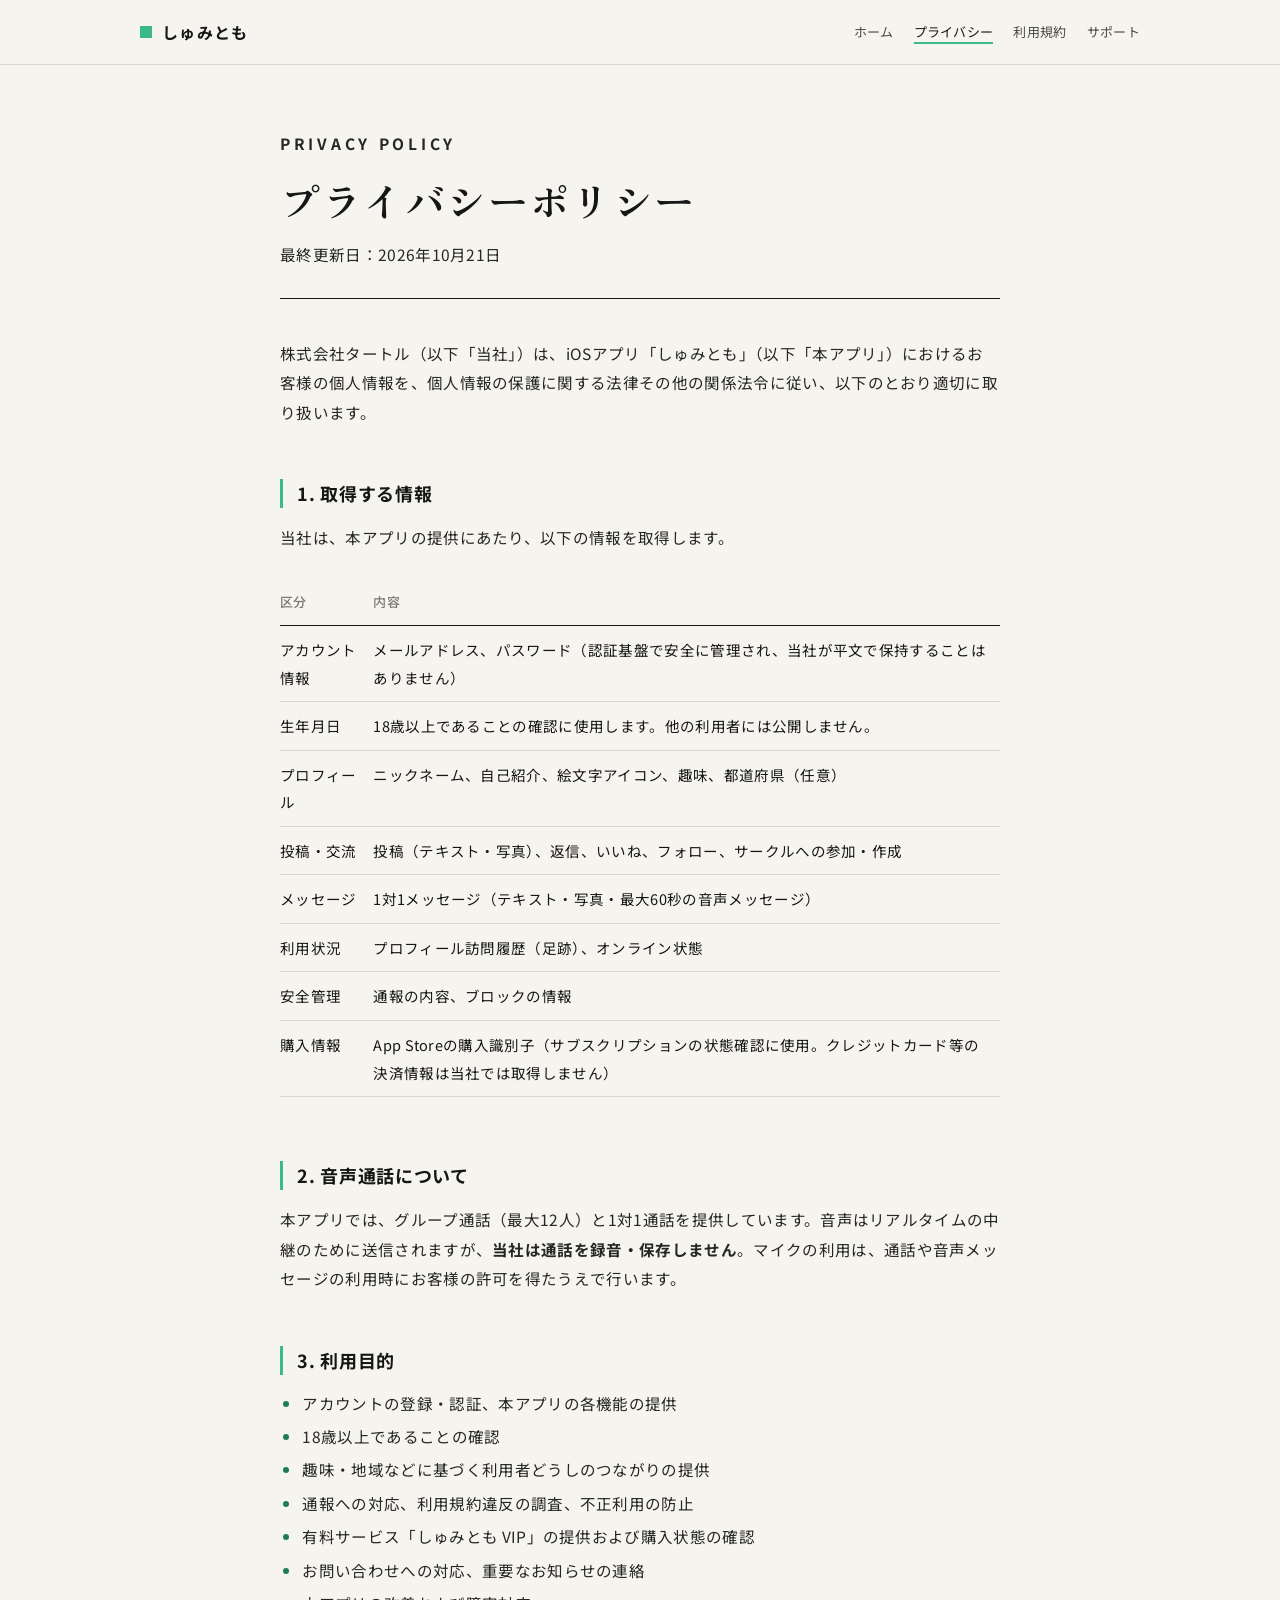
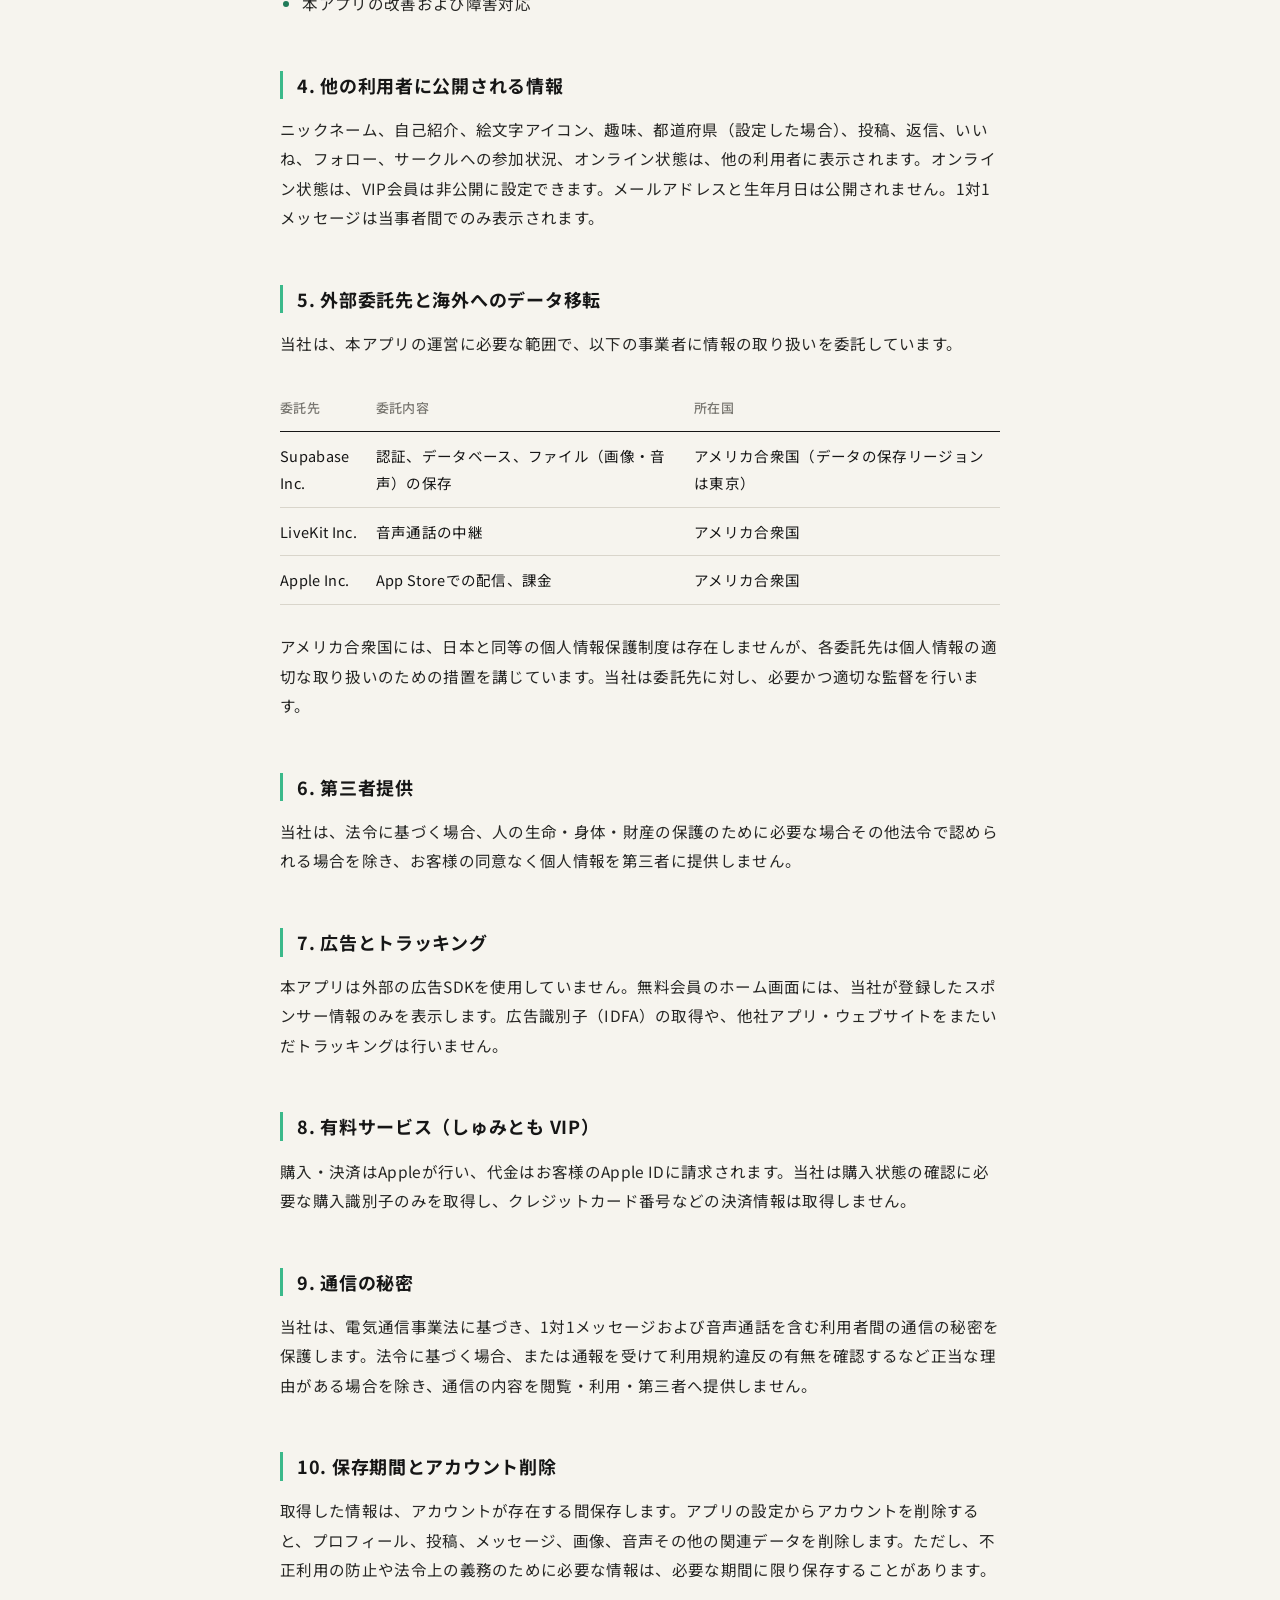
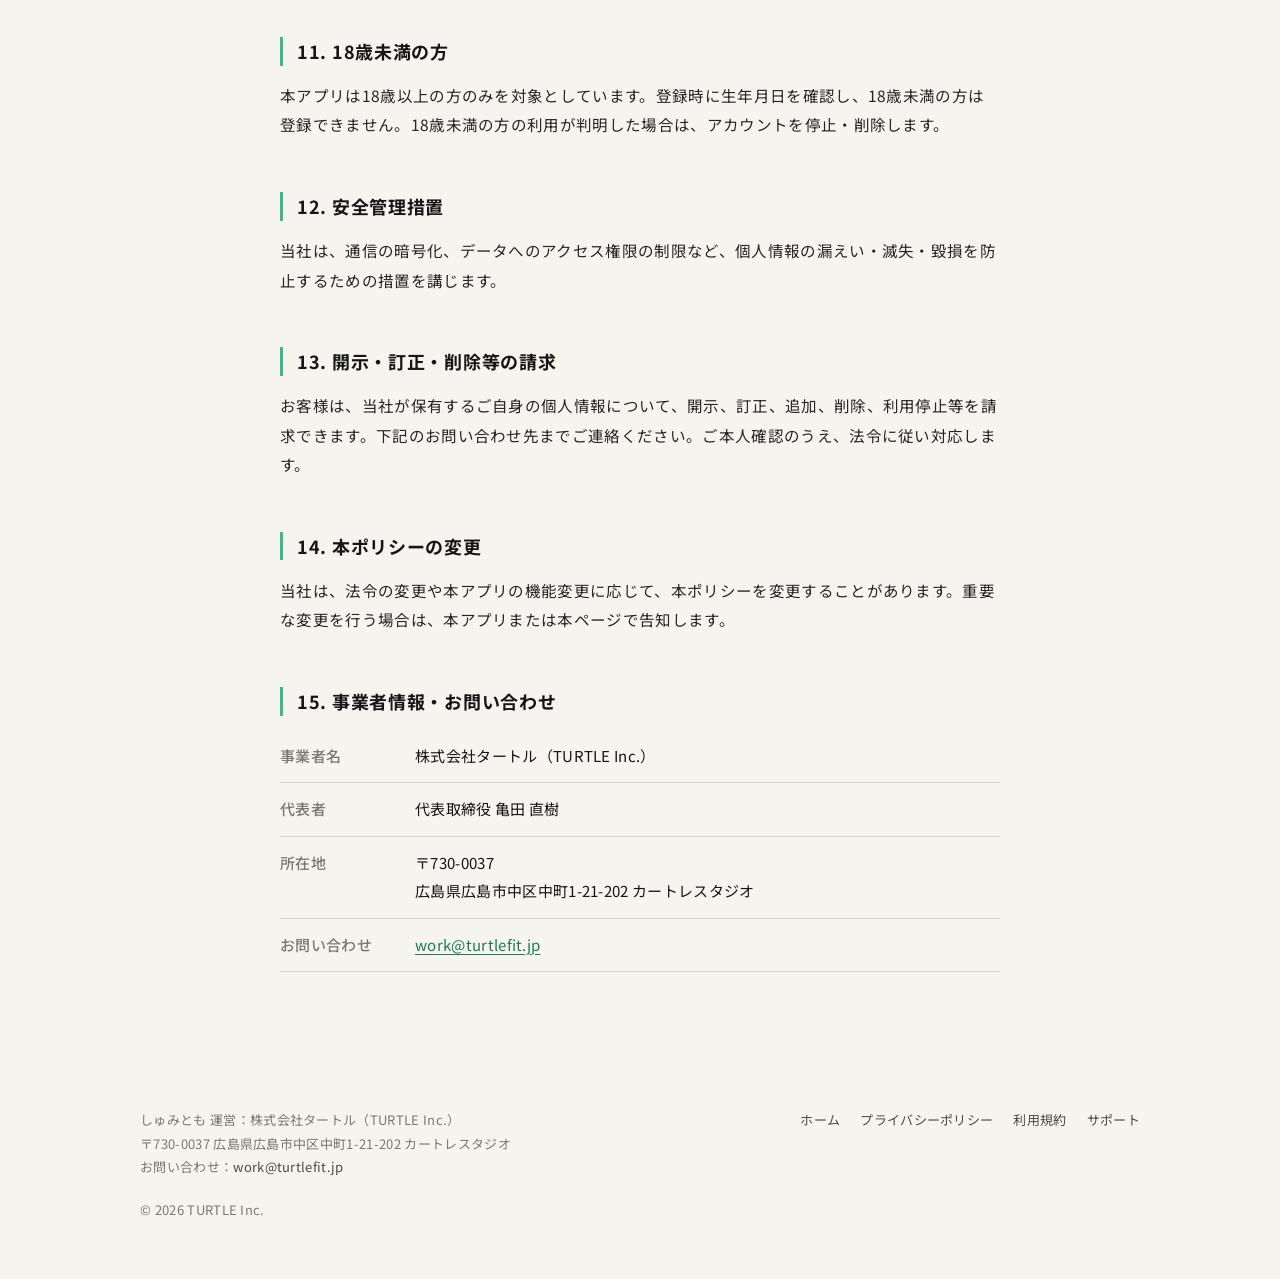
==== privacy.html @ c7ea7fc8 "しゅみとも 公式サイト・法務ページ Co-Authored-By: Claude Opus 5.5 <noreply@anthropic.com>" ====
<!doctype html>
<html lang="ja">
<head>
<meta charset="utf-8">
<meta name="viewport" content="width=device-width,initial-scale=1">
<title>プライバシーポリシー｜しゅみとも</title>
<meta name="description" content="「しゅみとも」のプライバシーポリシー。取得する情報、利用目的、外部委託先、データ削除について。">
<link rel="preconnect" href="https://fonts.googleapis.com">
<link rel="preconnect" href="https://fonts.gstatic.com" crossorigin>
<link href="https://fonts.googleapis.com/css2?family=Noto+Sans+JP:wght@400;500;700&family=Zen+Old+Mincho:wght@700&display=swap" rel="stylesheet">
<link rel="stylesheet" href="styles.css">
</head>
<body>
<header class="site-header">
  <div class="wrap">
    <a class="brand" href="index.html"><span class="brand-mark" aria-hidden="true"></span>しゅみとも</a>
    <nav class="nav" aria-label="サイト内">
      <a href="index.html" class="hide-sm">ホーム</a>
      <a href="privacy.html" aria-current="page">プライバシー</a>
      <a href="terms.html">利用規約</a>
      <a href="support.html">サポート</a>
    </nav>
  </div>
</header>
<main class="doc">
<div class="wrap">
  <div class="doc-head">
    <p class="eyebrow">PRIVACY POLICY</p>
    <h1>プライバシーポリシー</h1>
    <p class="updated">最終更新日：2026年10月21日</p>
  </div>

  <p>株式会社タートル（以下「当社」）は、iOSアプリ「しゅみとも」（以下「本アプリ」）におけるお客様の個人情報を、個人情報の保護に関する法律その他の関係法令に従い、以下のとおり適切に取り扱います。</p>

  <h2>1. 取得する情報</h2>
  <p>当社は、本アプリの提供にあたり、以下の情報を取得します。</p>
  <div class="table-scroll">
  <table class="grid">
    <thead><tr><th>区分</th><th>内容</th></tr></thead>
    <tbody>
      <tr><td>アカウント情報</td><td>メールアドレス、パスワード（認証基盤で安全に管理され、当社が平文で保持することはありません）</td></tr>
      <tr><td>生年月日</td><td>18歳以上であることの確認に使用します。他の利用者には公開しません。</td></tr>
      <tr><td>プロフィール</td><td>ニックネーム、自己紹介、絵文字アイコン、趣味、都道府県（任意）</td></tr>
      <tr><td>投稿・交流</td><td>投稿（テキスト・写真）、返信、いいね、フォロー、サークルへの参加・作成</td></tr>
      <tr><td>メッセージ</td><td>1対1メッセージ（テキスト・写真・最大60秒の音声メッセージ）</td></tr>
      <tr><td>利用状況</td><td>プロフィール訪問履歴（足跡）、オンライン状態</td></tr>
      <tr><td>安全管理</td><td>通報の内容、ブロックの情報</td></tr>
      <tr><td>購入情報</td><td>App Storeの購入識別子（サブスクリプションの状態確認に使用。クレジットカード等の決済情報は当社では取得しません）</td></tr>
    </tbody>
  </table>
  </div>

  <h2>2. 音声通話について</h2>
  <p>本アプリでは、グループ通話（最大12人）と1対1通話を提供しています。音声はリアルタイムの中継のために送信されますが、<strong>当社は通話を録音・保存しません</strong>。マイクの利用は、通話や音声メッセージの利用時にお客様の許可を得たうえで行います。</p>

  <h2>3. 利用目的</h2>
  <ul>
    <li>アカウントの登録・認証、本アプリの各機能の提供</li>
    <li>18歳以上であることの確認</li>
    <li>趣味・地域などに基づく利用者どうしのつながりの提供</li>
    <li>通報への対応、利用規約違反の調査、不正利用の防止</li>
    <li>有料サービス「しゅみとも VIP」の提供および購入状態の確認</li>
    <li>お問い合わせへの対応、重要なお知らせの連絡</li>
    <li>本アプリの改善および障害対応</li>
  </ul>

  <h2>4. 他の利用者に公開される情報</h2>
  <p>ニックネーム、自己紹介、絵文字アイコン、趣味、都道府県（設定した場合）、投稿、返信、いいね、フォロー、サークルへの参加状況、オンライン状態は、他の利用者に表示されます。オンライン状態は、VIP会員は非公開に設定できます。メールアドレスと生年月日は公開されません。1対1メッセージは当事者間でのみ表示されます。</p>

  <h2>5. 外部委託先と海外へのデータ移転</h2>
  <p>当社は、本アプリの運営に必要な範囲で、以下の事業者に情報の取り扱いを委託しています。</p>
  <div class="table-scroll">
  <table class="grid">
    <thead><tr><th>委託先</th><th>委託内容</th><th>所在国</th></tr></thead>
    <tbody>
      <tr><td>Supabase Inc.</td><td>認証、データベース、ファイル（画像・音声）の保存</td><td>アメリカ合衆国（データの保存リージョンは東京）</td></tr>
      <tr><td>LiveKit Inc.</td><td>音声通話の中継</td><td>アメリカ合衆国</td></tr>
      <tr><td>Apple Inc.</td><td>App Storeでの配信、課金</td><td>アメリカ合衆国</td></tr>
    </tbody>
  </table>
  </div>
  <p>アメリカ合衆国には、日本と同等の個人情報保護制度は存在しませんが、各委託先は個人情報の適切な取り扱いのための措置を講じています。当社は委託先に対し、必要かつ適切な監督を行います。</p>

  <h2>6. 第三者提供</h2>
  <p>当社は、法令に基づく場合、人の生命・身体・財産の保護のために必要な場合その他法令で認められる場合を除き、お客様の同意なく個人情報を第三者に提供しません。</p>

  <h2>7. 広告とトラッキング</h2>
  <p>本アプリは外部の広告SDKを使用していません。無料会員のホーム画面には、当社が登録したスポンサー情報のみを表示します。広告識別子（IDFA）の取得や、他社アプリ・ウェブサイトをまたいだトラッキングは行いません。</p>

  <h2>8. 有料サービス（しゅみとも VIP）</h2>
  <p>購入・決済はAppleが行い、代金はお客様のApple IDに請求されます。当社は購入状態の確認に必要な購入識別子のみを取得し、クレジットカード番号などの決済情報は取得しません。</p>

  <h2>9. 通信の秘密</h2>
  <p>当社は、電気通信事業法に基づき、1対1メッセージおよび音声通話を含む利用者間の通信の秘密を保護します。法令に基づく場合、または通報を受けて利用規約違反の有無を確認するなど正当な理由がある場合を除き、通信の内容を閲覧・利用・第三者へ提供しません。</p>

  <h2>10. 保存期間とアカウント削除</h2>
  <p>取得した情報は、アカウントが存在する間保存します。アプリの設定からアカウントを削除すると、プロフィール、投稿、メッセージ、画像、音声その他の関連データを削除します。ただし、不正利用の防止や法令上の義務のために必要な情報は、必要な期間に限り保存することがあります。</p>

  <h2>11. 18歳未満の方</h2>
  <p>本アプリは18歳以上の方のみを対象としています。登録時に生年月日を確認し、18歳未満の方は登録できません。18歳未満の方の利用が判明した場合は、アカウントを停止・削除します。</p>

  <h2>12. 安全管理措置</h2>
  <p>当社は、通信の暗号化、データへのアクセス権限の制限など、個人情報の漏えい・滅失・毀損を防止するための措置を講じます。</p>

  <h2>13. 開示・訂正・削除等の請求</h2>
  <p>お客様は、当社が保有するご自身の個人情報について、開示、訂正、追加、削除、利用停止等を請求できます。下記のお問い合わせ先までご連絡ください。ご本人確認のうえ、法令に従い対応します。</p>

  <h2>14. 本ポリシーの変更</h2>
  <p>当社は、法令の変更や本アプリの機能変更に応じて、本ポリシーを変更することがあります。重要な変更を行う場合は、本アプリまたは本ページで告知します。</p>

  <h2>15. 事業者情報・お問い合わせ</h2>
  <table class="info">
    <tr><th>事業者名</th><td>株式会社タートル（TURTLE Inc.）</td></tr>
    <tr><th>代表者</th><td>代表取締役 亀田 直樹</td></tr>
    <tr><th>所在地</th><td>〒730-0037<br>広島県広島市中区中町1-21-202 カートレスタジオ</td></tr>
    <tr><th>お問い合わせ</th><td><a href="mailto:work@turtlefit.jp">work@turtlefit.jp</a></td></tr>
  </table>
</div>
</main>
<footer class="site-footer">
  <div class="wrap">
    <address>
      しゅみとも 運営：株式会社タートル（TURTLE Inc.）<br>
      〒730-0037 広島県広島市中区中町1-21-202 カートレスタジオ<br>
      お問い合わせ：<a href="mailto:work@turtlefit.jp">work@turtlefit.jp</a>
    </address>
    <nav aria-label="フッター">
      <a href="index.html">ホーム</a>
      <a href="privacy.html">プライバシーポリシー</a>
      <a href="terms.html">利用規約</a>
      <a href="support.html">サポート</a>
    </nav>
  </div>
  <div class="wrap" style="margin-top:20px">&copy; 2026 TURTLE Inc.</div>
</footer>
</body>
</html>
---- styles.css ----
:root{
  --paper:#F6F4EE;
  --paper-2:#EEEBE3;
  --ink:#161616;
  --ink-2:#4A4A46;
  --ink-3:#7A7872;
  --rule:#D9D5CB;
  --mint:#3BB98A;
  --mint-ink:#1F7A58;
  --max:760px;
}
*{box-sizing:border-box}
html{-webkit-text-size-adjust:100%}
body{
  margin:0;background:var(--paper);color:var(--ink);
  font-family:"Noto Sans JP","Hiragino Kaku Gothic ProN","Hiragino Sans",system-ui,sans-serif;
  font-size:16px;line-height:1.9;letter-spacing:.02em;
  overflow-wrap:anywhere;
}
a{color:var(--mint-ink);text-decoration:underline;text-underline-offset:3px;text-decoration-thickness:1px}
a:hover{color:var(--ink)}
.wrap{max-width:var(--max);margin:0 auto;padding:0 20px}

/* header */
.site-header{border-bottom:1px solid var(--rule)}
.site-header .wrap{display:flex;align-items:center;justify-content:space-between;gap:16px;height:64px;max-width:1040px}
.brand{display:flex;align-items:center;gap:10px;color:var(--ink);text-decoration:none;font-weight:700;letter-spacing:.08em}
.brand-mark{width:12px;height:12px;background:var(--mint);display:inline-block}
.nav{display:flex;gap:20px;font-size:13px}
.nav a{color:var(--ink-2);text-decoration:none}
.nav a:hover,.nav a[aria-current="page"]{color:var(--ink);box-shadow:inset 0 -2px 0 var(--mint)}

/* hero */
.hero{border-bottom:1px solid var(--rule)}
.hero .wrap{max-width:1040px;padding-top:96px;padding-bottom:88px}
.eyebrow{font-size:12px;letter-spacing:.24em;color:var(--mint-ink);font-weight:700;margin:0 0 28px}
.hero h1{font-family:"Zen Old Mincho","Shippori Mincho","Hiragino Mincho ProN",serif;font-weight:700;
  font-size:clamp(36px,7.4vw,76px);line-height:1.3;letter-spacing:.04em;margin:0 0 32px}
.hero h1 em{font-style:normal;box-shadow:inset 0 -.22em 0 rgba(59,185,138,.38)}
.lead{font-size:17px;color:var(--ink-2);max-width:560px;margin:0 0 40px}
.store{display:inline-flex;align-items:center;gap:14px;border:1px solid var(--ink);padding:12px 22px;font-size:14px;color:var(--ink);text-decoration:none;cursor:default}
.store small{font-size:11px;letter-spacing:.14em;color:var(--paper);background:var(--ink);padding:2px 8px}
.note-18{font-size:12px;color:var(--ink-3);margin-top:20px}

/* features */
.section{border-bottom:1px solid var(--rule)}
.section .wrap{max-width:1040px;padding-top:72px;padding-bottom:72px}
.section-title{display:flex;align-items:baseline;gap:16px;margin:0 0 40px;font-size:13px;letter-spacing:.2em;color:var(--ink-3);font-weight:500}
.section-title::after{content:"";flex:1;height:1px;background:var(--rule)}
.features{list-style:none;margin:0;padding:0;display:grid;grid-template-columns:repeat(2,1fr);border-top:1px solid var(--ink)}
.features li{padding:28px 28px 32px 0;border-bottom:1px solid var(--rule)}
.features li:nth-child(odd){border-right:1px solid var(--rule)}
.features li:nth-child(even){padding-left:28px}
.features .num{font-family:"Zen Old Mincho",serif;color:var(--mint-ink);font-size:14px;letter-spacing:.1em}
.features h3{font-size:19px;margin:6px 0 8px;letter-spacing:.04em}
.features p{margin:0;color:var(--ink-2);font-size:14.5px;line-height:1.85}

.links{list-style:none;margin:0;padding:0;border-top:1px solid var(--ink)}
.links a{display:flex;justify-content:space-between;align-items:center;gap:16px;padding:22px 0;border-bottom:1px solid var(--rule);color:var(--ink);text-decoration:none;font-size:17px}
.links a span{font-size:13px;color:var(--ink-3)}
.links a:hover{color:var(--mint-ink)}
.links a::after{content:"→";color:var(--mint-ink);margin-left:auto;padding-left:12px}

/* document pages */
.doc .wrap{padding-top:64px;padding-bottom:80px}
.doc-head{border-bottom:1px solid var(--ink);padding-bottom:28px;margin-bottom:40px}
.doc-head .eyebrow{margin-bottom:14px}
.doc-head h1{font-family:"Zen Old Mincho","Shippori Mincho",serif;font-size:clamp(28px,5.4vw,40px);line-height:1.4;margin:0 0 12px;letter-spacing:.04em}
.updated{font-size:13px;color:var(--ink-3);margin:0}
.doc h2{font-size:18px;margin:52px 0 14px;padding-left:14px;border-left:3px solid var(--mint);line-height:1.6;letter-spacing:.04em}
.doc h3{font-size:16px;margin:28px 0 8px}
.doc p,.doc li{font-size:15.5px;color:#262624}
.doc ul,.doc ol{padding-left:1.4em;margin:10px 0 16px}
.doc li{margin:4px 0}
.doc li::marker{color:var(--mint-ink)}
.callout{border-top:1px solid var(--ink);border-bottom:1px solid var(--ink);padding:18px 0;margin:24px 0}
.callout p{margin:0}
.callout strong{color:var(--mint-ink)}
table.info{width:100%;border-collapse:collapse;margin:12px 0 8px;font-size:15px}
table.info th,table.info td{text-align:left;vertical-align:top;padding:12px 0;border-bottom:1px solid var(--rule)}
table.info th{width:9em;color:var(--ink-3);font-weight:500;padding-right:16px}
.table-scroll{overflow-x:auto}
table.grid{width:100%;border-collapse:collapse;font-size:14.5px;margin:12px 0}
table.grid th,table.grid td{text-align:left;vertical-align:top;padding:10px 12px 10px 0;border-bottom:1px solid var(--rule)}
table.grid thead th{border-bottom:1px solid var(--ink);font-size:13px;color:var(--ink-3);font-weight:500}

/* faq */
.faq{border-top:1px solid var(--ink);margin-top:8px}
.faq details{border-bottom:1px solid var(--rule)}
.faq summary{cursor:pointer;list-style:none;padding:20px 32px 20px 0;font-weight:700;position:relative;line-height:1.7}
.faq summary::-webkit-details-marker{display:none}
.faq summary::before{content:"Q.";color:var(--mint-ink);margin-right:10px;font-family:"Zen Old Mincho",serif}
.faq summary::after{content:"+";position:absolute;right:4px;top:18px;font-weight:400;font-size:20px;color:var(--ink-3)}
.faq details[open] summary::after{content:"−"}
.faq .a{padding:0 0 22px 0}
.faq .a p,.faq .a li{font-size:15px}
.mail{display:inline-block;font-size:clamp(18px,4.6vw,24px);font-weight:700;color:var(--ink);text-decoration:none;border-bottom:2px solid var(--mint);padding-bottom:2px;margin:6px 0 10px}

/* footer */
.site-footer{padding:48px 0 56px;font-size:13px;color:var(--ink-3)}
.site-footer .wrap{max-width:1040px;display:flex;flex-wrap:wrap;justify-content:space-between;gap:20px}
.site-footer nav{display:flex;flex-wrap:wrap;gap:8px 20px}
.site-footer a{color:var(--ink-2);text-decoration:none}
.site-footer a:hover{color:var(--mint-ink)}
.site-footer address{font-style:normal;line-height:1.8}

@media (max-width:640px){
  .nav{gap:14px;font-size:12px}
  .nav .hide-sm{display:none}
  .hero .wrap{padding-top:64px;padding-bottom:60px}
  .features{grid-template-columns:1fr}
  .features li,.features li:nth-child(odd),.features li:nth-child(even){padding:24px 0 26px;border-right:0}
  .section .wrap{padding-top:56px;padding-bottom:56px}
  table.info th{width:6.5em}
}
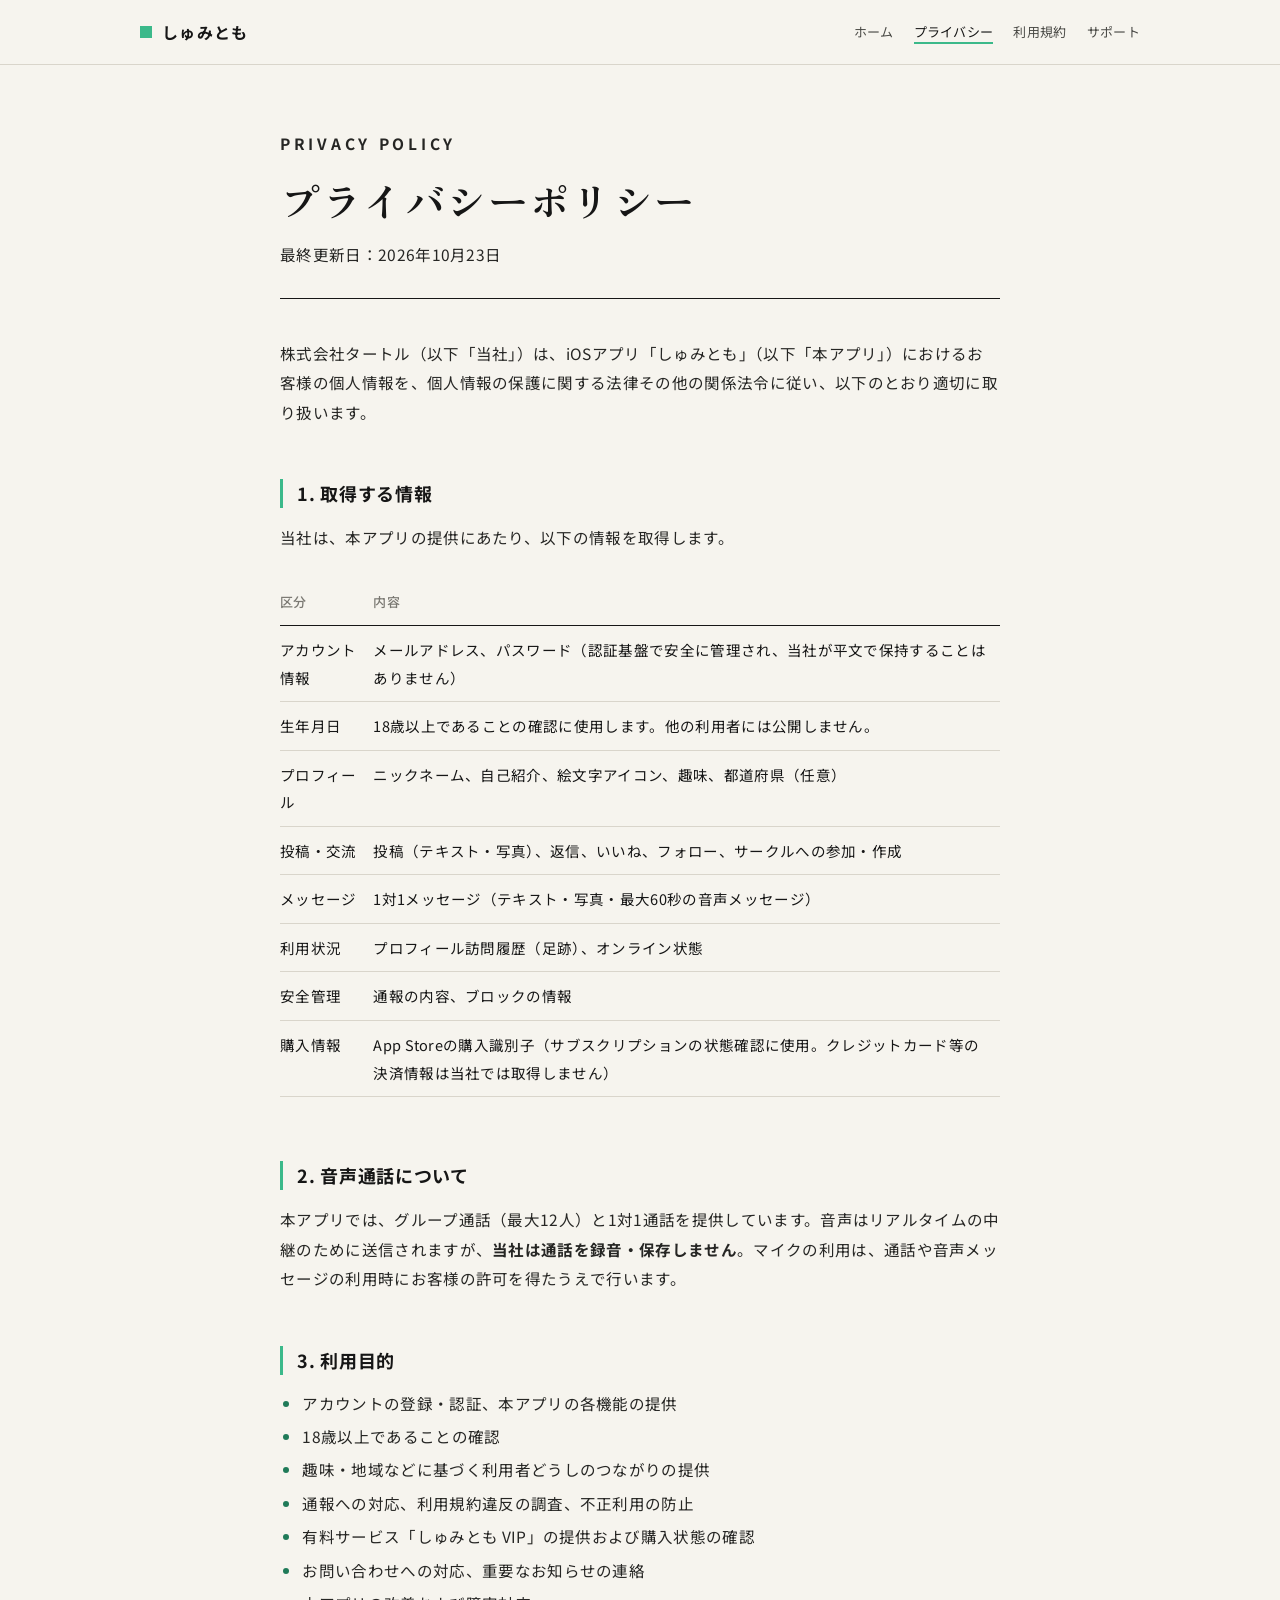
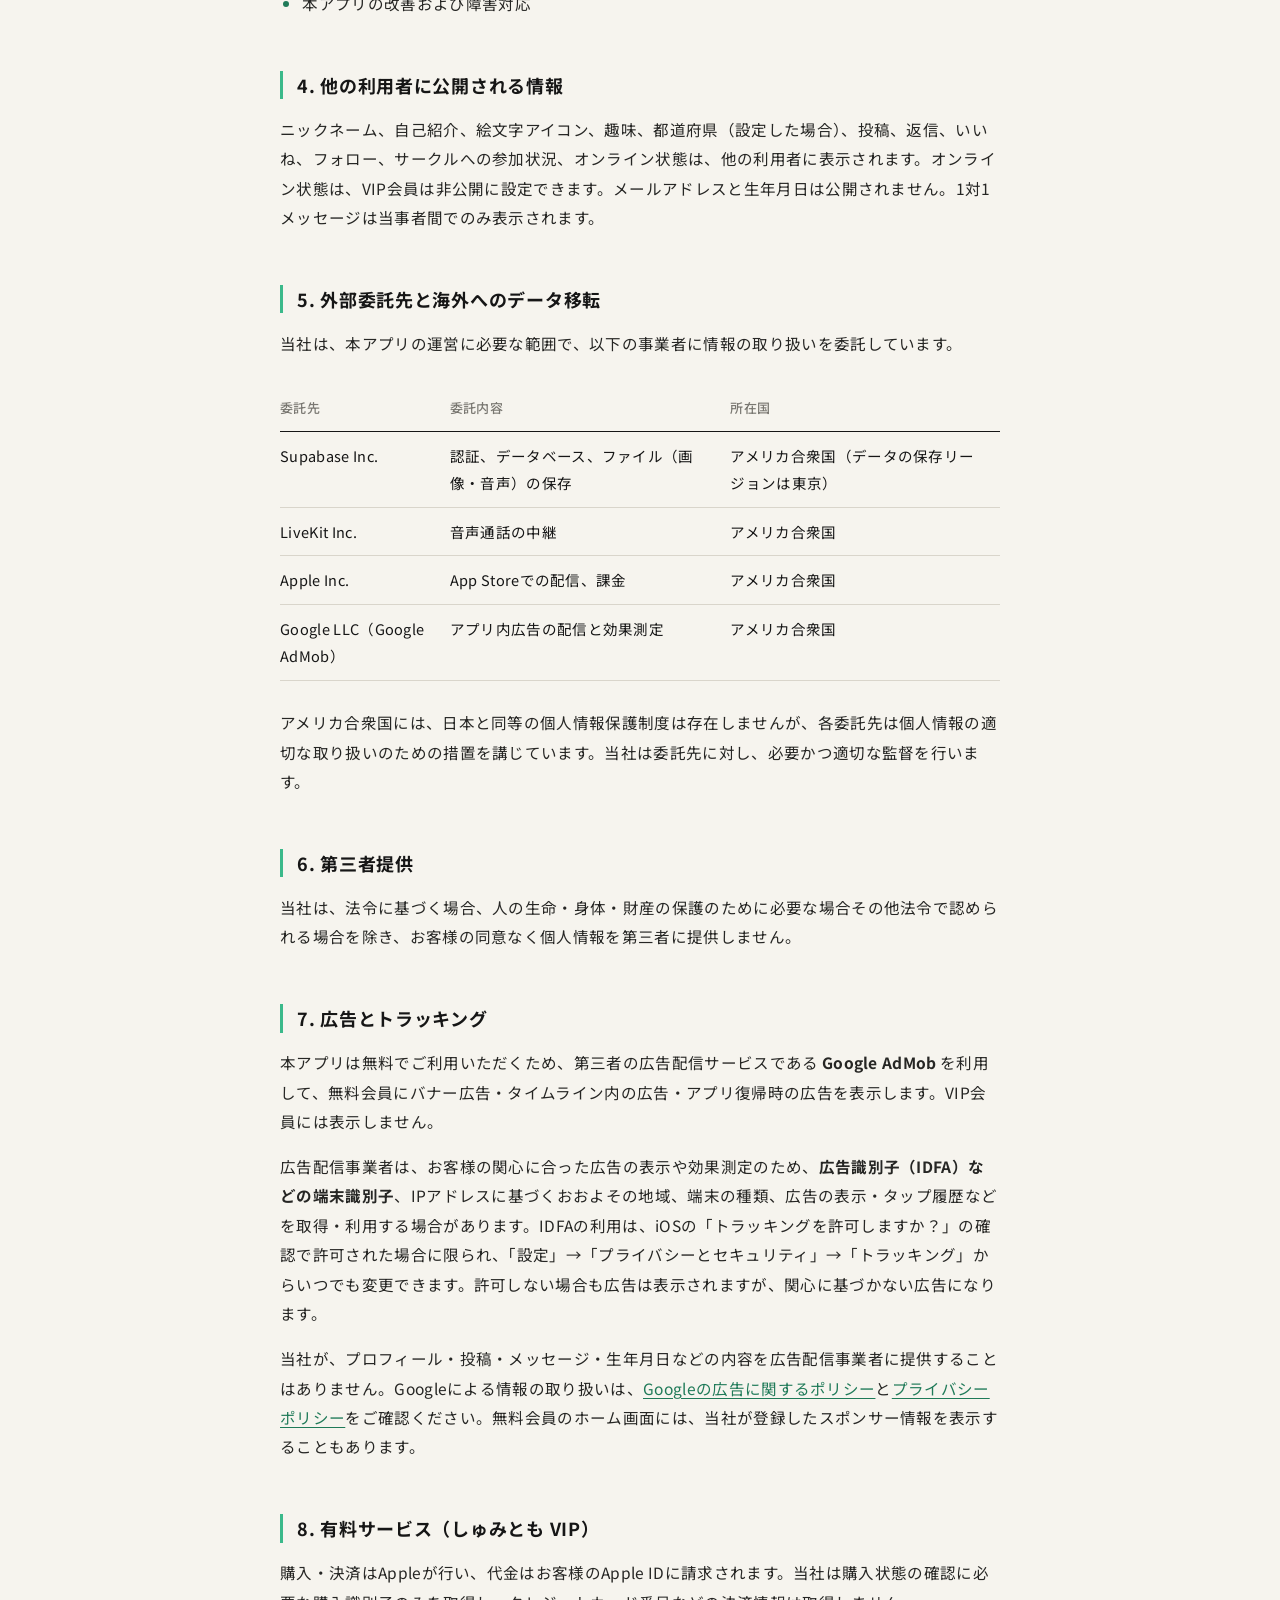
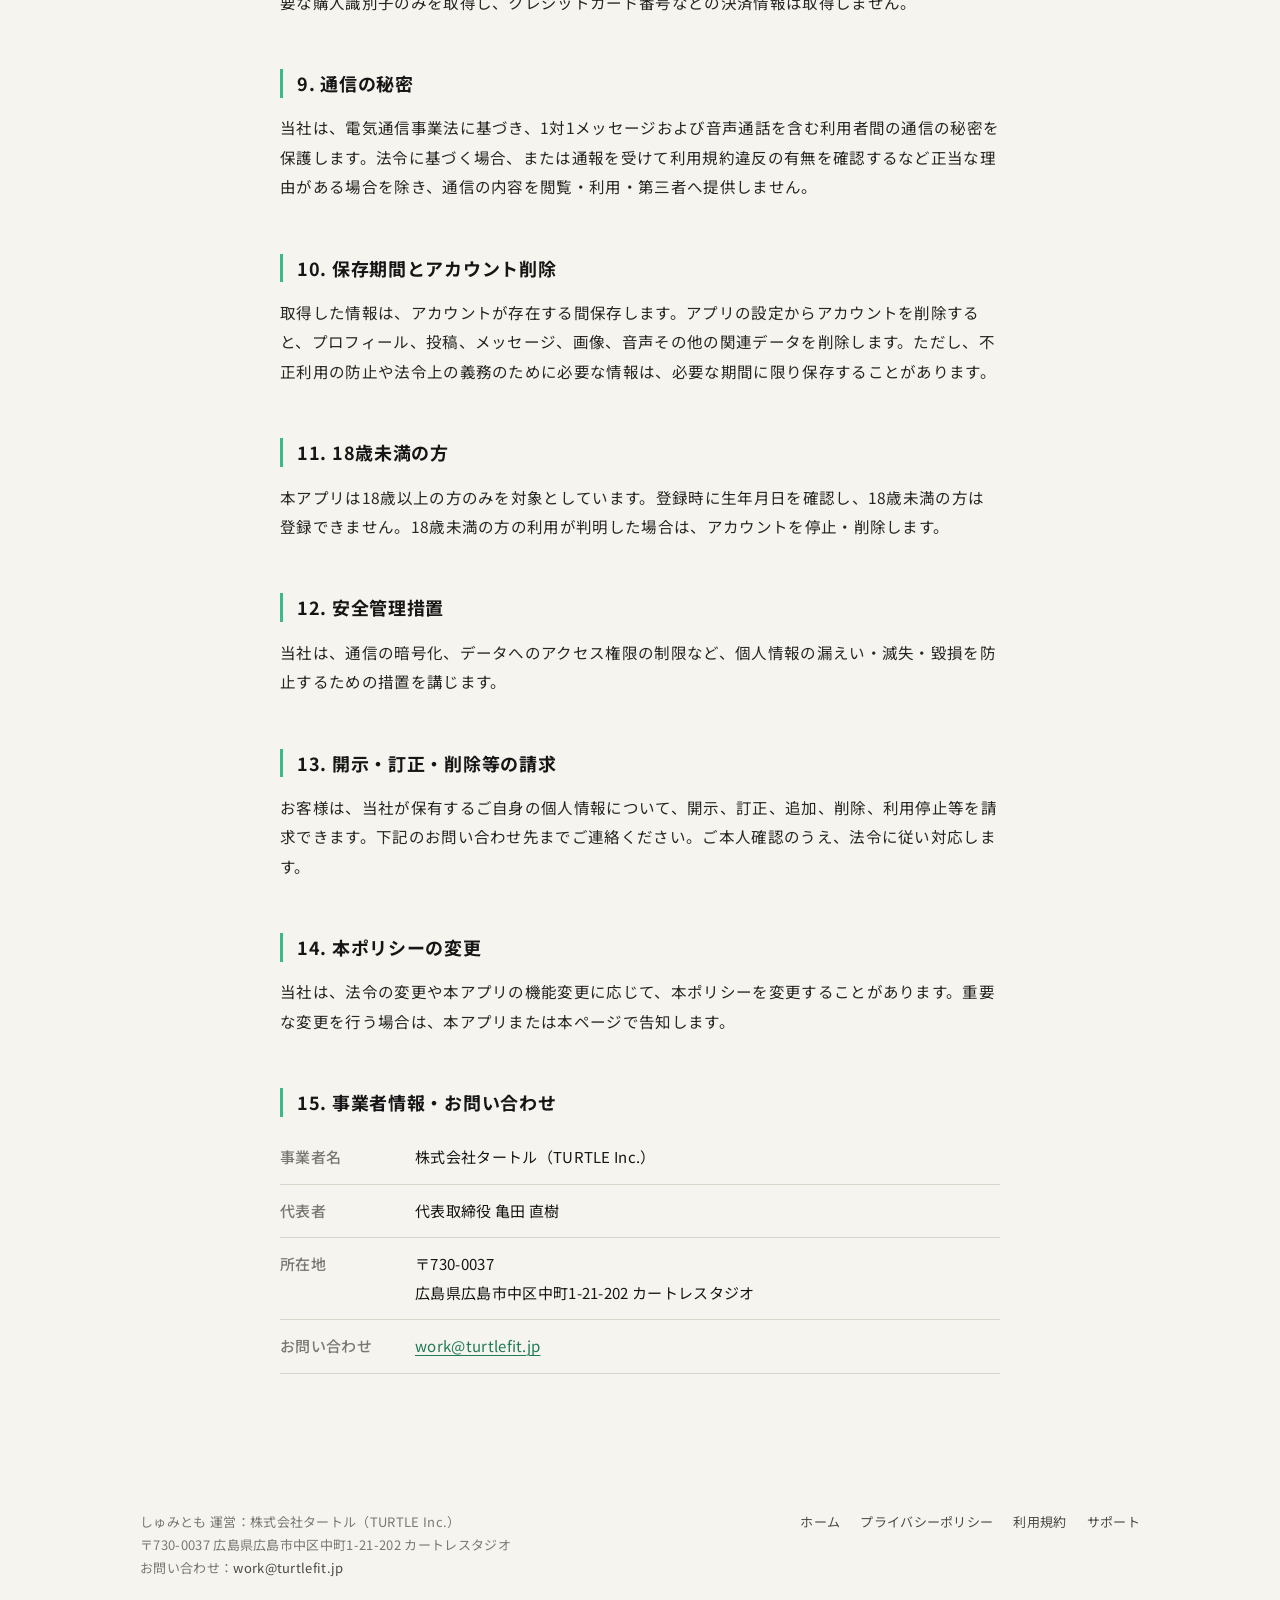
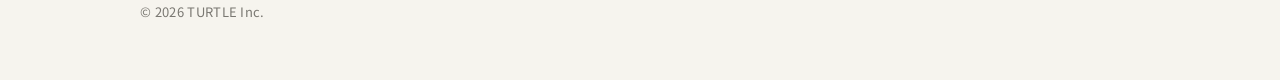
==== commit f7593f2d: "Add Google AdMob disclosure" ====
--- a/privacy.html
+++ b/privacy.html
@@ -27,7 +27,7 @@
   <div class="doc-head">
     <p class="eyebrow">PRIVACY POLICY</p>
     <h1>プライバシーポリシー</h1>
-    <p class="updated">最終更新日：2026年10月21日</p>
+    <p class="updated">最終更新日：2026年10月23日</p>
   </div>
 
   <p>株式会社タートル（以下「当社」）は、iOSアプリ「しゅみとも」（以下「本アプリ」）におけるお客様の個人情報を、個人情報の保護に関する法律その他の関係法令に従い、以下のとおり適切に取り扱います。</p>
@@ -76,6 +76,7 @@
       <tr><td>Supabase Inc.</td><td>認証、データベース、ファイル（画像・音声）の保存</td><td>アメリカ合衆国（データの保存リージョンは東京）</td></tr>
       <tr><td>LiveKit Inc.</td><td>音声通話の中継</td><td>アメリカ合衆国</td></tr>
       <tr><td>Apple Inc.</td><td>App Storeでの配信、課金</td><td>アメリカ合衆国</td></tr>
+      <tr><td>Google LLC（Google AdMob）</td><td>アプリ内広告の配信と効果測定</td><td>アメリカ合衆国</td></tr>
     </tbody>
   </table>
   </div>
@@ -85,7 +86,9 @@
   <p>当社は、法令に基づく場合、人の生命・身体・財産の保護のために必要な場合その他法令で認められる場合を除き、お客様の同意なく個人情報を第三者に提供しません。</p>
 
   <h2>7. 広告とトラッキング</h2>
-  <p>本アプリは外部の広告SDKを使用していません。無料会員のホーム画面には、当社が登録したスポンサー情報のみを表示します。広告識別子（IDFA）の取得や、他社アプリ・ウェブサイトをまたいだトラッキングは行いません。</p>
+  <p>本アプリは無料でご利用いただくため、第三者の広告配信サービスである <strong>Google AdMob</strong> を利用して、無料会員にバナー広告・タイムライン内の広告・アプリ復帰時の広告を表示します。VIP会員には表示しません。</p>
+  <p>広告配信事業者は、お客様の関心に合った広告の表示や効果測定のため、<strong>広告識別子（IDFA）などの端末識別子</strong>、IPアドレスに基づくおおよその地域、端末の種類、広告の表示・タップ履歴などを取得・利用する場合があります。IDFAの利用は、iOSの「トラッキングを許可しますか？」の確認で許可された場合に限られ、「設定」→「プライバシーとセキュリティ」→「トラッキング」からいつでも変更できます。許可しない場合も広告は表示されますが、関心に基づかない広告になります。</p>
+  <p>当社が、プロフィール・投稿・メッセージ・生年月日などの内容を広告配信事業者に提供することはありません。Googleによる情報の取り扱いは、<a href="https://policies.google.com/technologies/ads">Googleの広告に関するポリシー</a>と<a href="https://policies.google.com/privacy">プライバシーポリシー</a>をご確認ください。無料会員のホーム画面には、当社が登録したスポンサー情報を表示することもあります。</p>
 
   <h2>8. 有料サービス（しゅみとも VIP）</h2>
   <p>購入・決済はAppleが行い、代金はお客様のApple IDに請求されます。当社は購入状態の確認に必要な購入識別子のみを取得し、クレジットカード番号などの決済情報は取得しません。</p>
